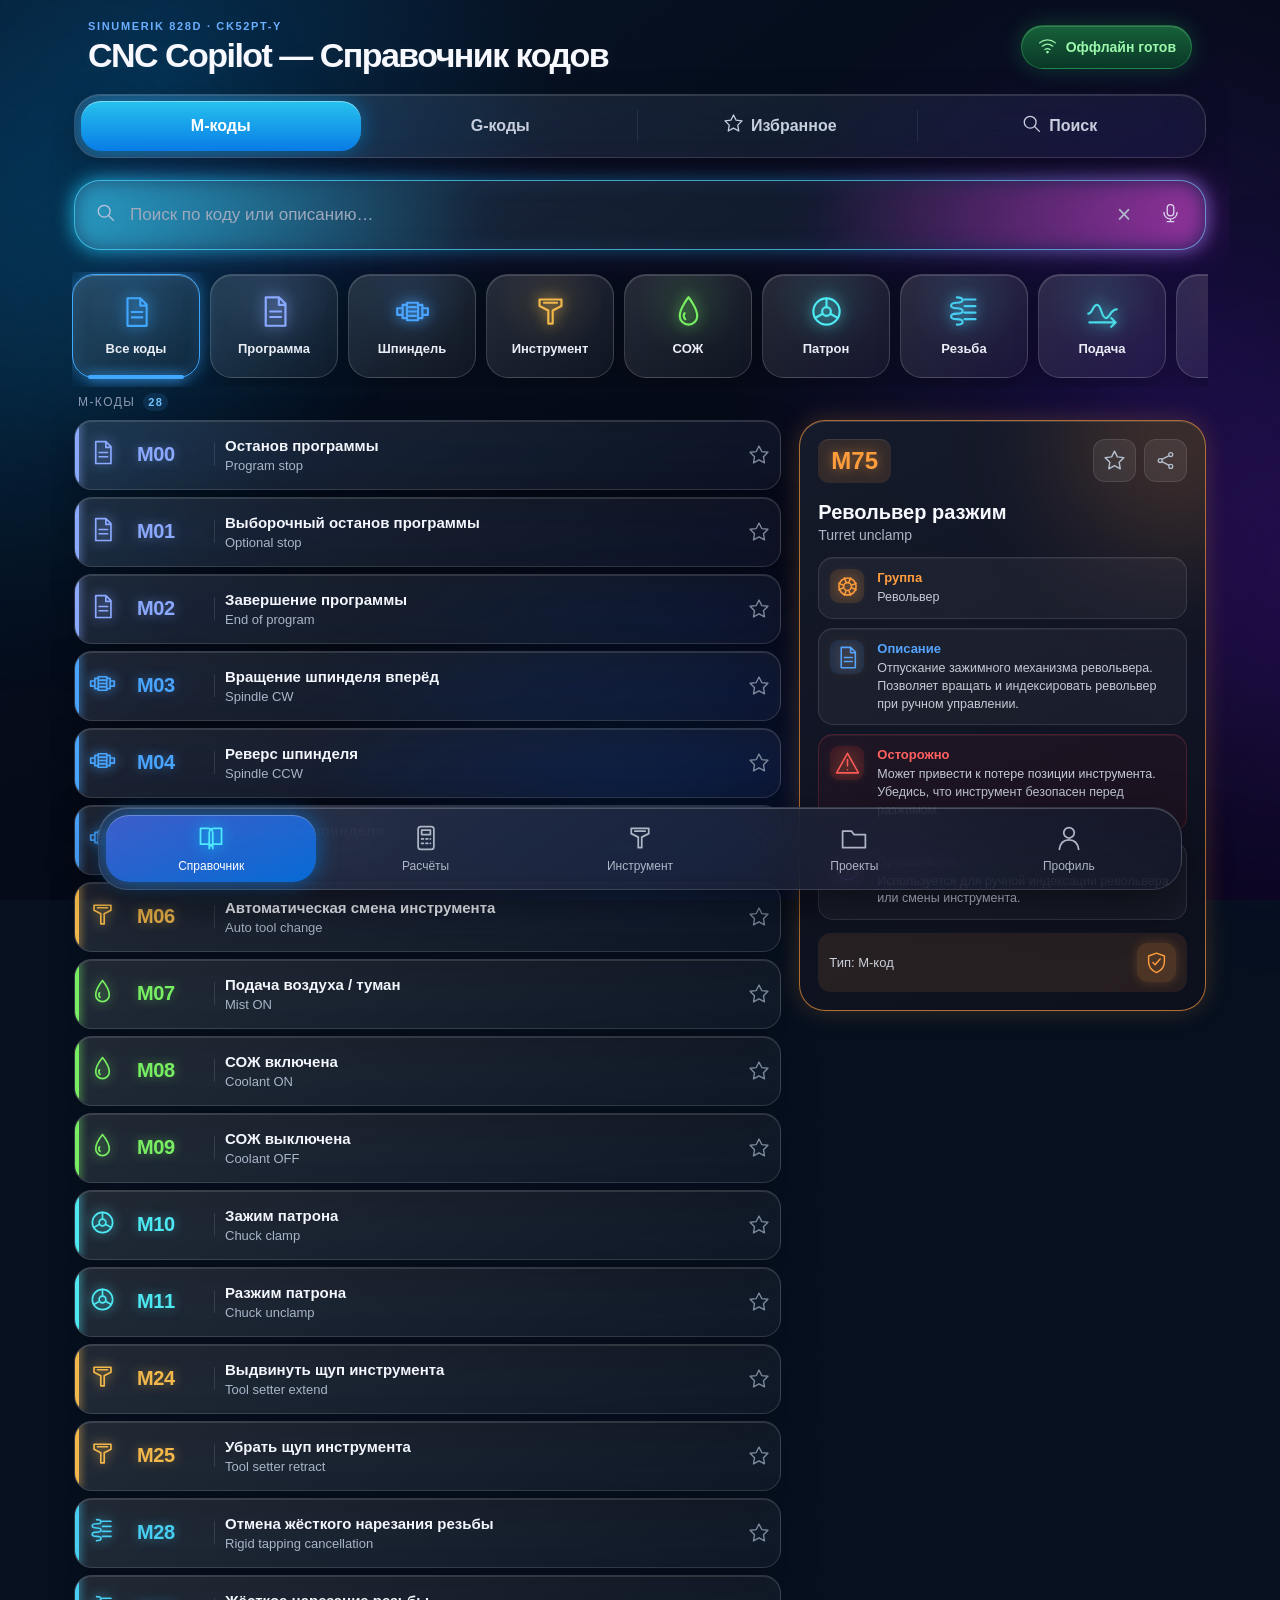
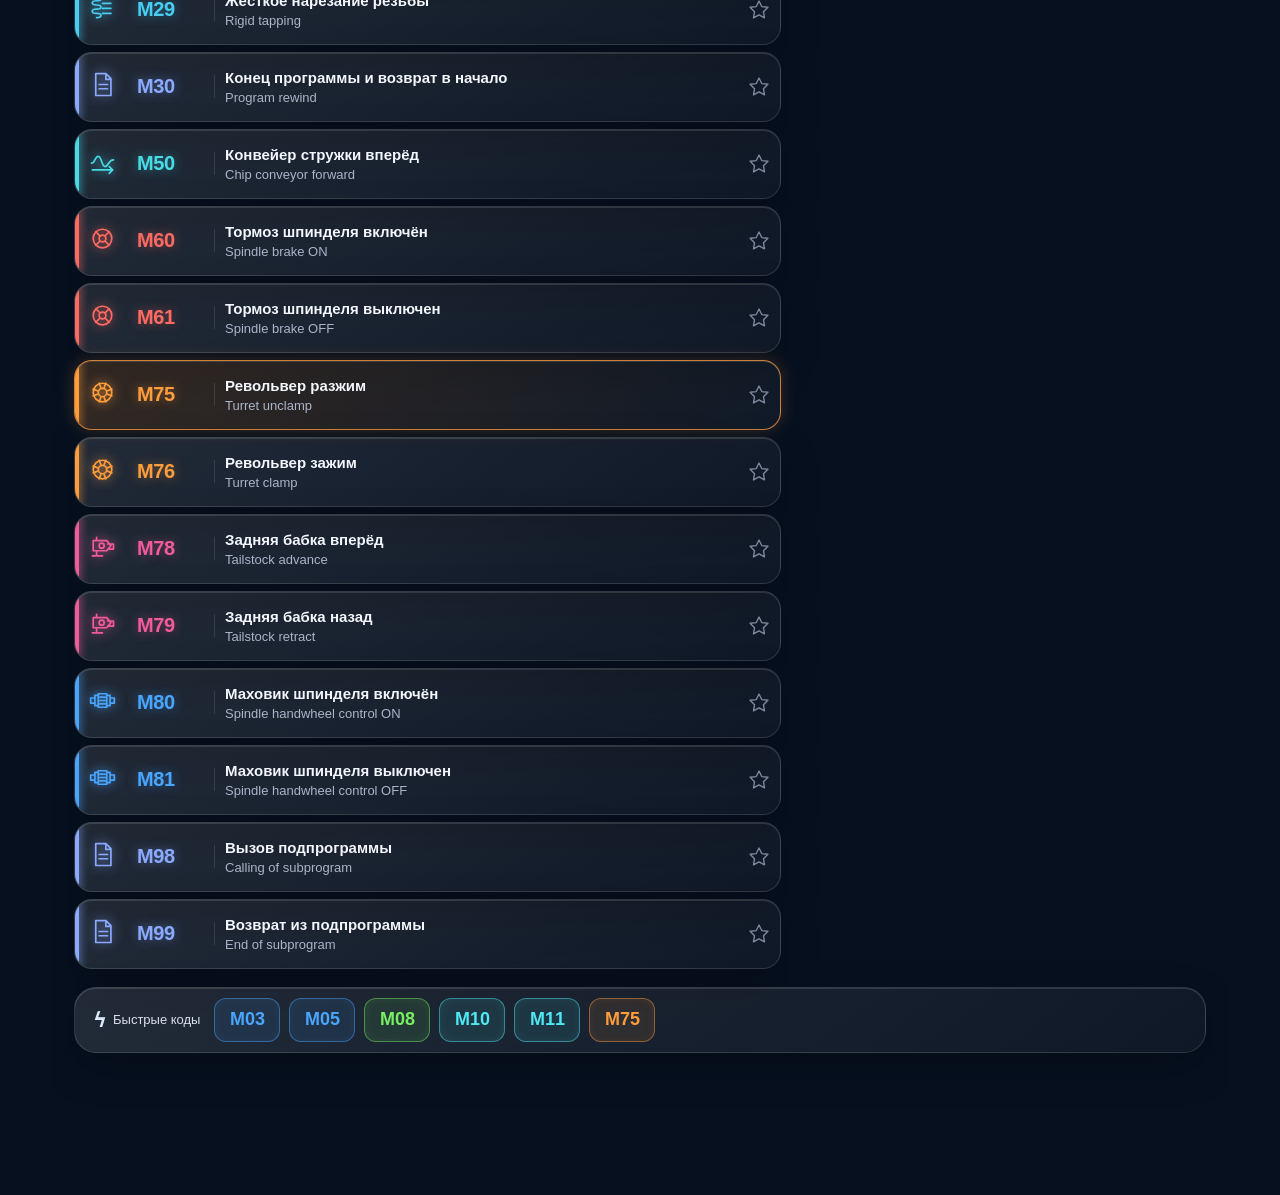
==== index.html @ 7b151e5b "Add files via upload" ====
<!doctype html>
<html lang="ru">
<head>
  <meta charset="UTF-8">
  <meta name="viewport" content="width=device-width,initial-scale=1,maximum-scale=1,viewport-fit=cover">
  <meta name="theme-color" content="#06101f">
  <meta name="apple-mobile-web-app-capable" content="yes">
  <meta name="apple-mobile-web-app-status-bar-style" content="black-translucent">
  <meta name="apple-mobile-web-app-title" content="CNC Codes">
  <meta name="description" content="Офлайн-справочник M- и G-кодов для SINUMERIK 828D">
  <link rel="manifest" href="./manifest.webmanifest">
  <link rel="icon" href="./favicon.svg" type="image/svg+xml">
  <link rel="apple-touch-icon" href="./apple-touch-icon.png">
  <link rel="stylesheet" href="./styles.css">
  <title>CNC Copilot — Справочник кодов</title>
</head>
<body>
  <main class="app-shell">
    <div class="ambient ambient-one"></div><div class="ambient ambient-two"></div><div class="noise"></div>

    <header class="top-header">
      <div>
        <span class="eyebrow">SINUMERIK 828D · CK52PT-Y</span>
        <h1>CNC Copilot <span>— Справочник кодов</span></h1>
      </div>
      <div class="offline-pill" id="offline-pill"><span data-icon="wifi"></span><span id="offline-label">Оффлайн готов</span></div>
    </header>

    <nav class="segmented glass" aria-label="Разделы справочника">
      <button class="active" data-tab="M">M-коды</button>
      <button data-tab="G">G-коды</button>
      <button data-tab="favorites"><span data-icon="star"></span>Избранное</button>
      <button id="focus-search"><span data-icon="search"></span>Поиск</button>
    </nav>

    <div class="search-box glass">
      <span data-icon="search"></span>
      <input id="search" type="search" placeholder="Поиск по коду или описанию…" aria-label="Поиск по справочнику" autocomplete="off">
      <button class="clear-search" id="clear-search" aria-label="Очистить">×</button>
      <button class="mic-button" id="voice-search" aria-label="Голосовой поиск"><span data-icon="mic"></span></button>
    </div>

    <section class="category-strip" id="categories" aria-label="Категории"></section>
    <div class="result-count"><span id="result-label">M-коды</span><b id="result-count">0</b></div>

    <section class="content-grid">
      <div class="code-list" id="code-list" role="list"></div>
      <div class="detail-desktop" id="detail-desktop"></div>
    </section>

    <section class="quick-codes glass" id="quick-codes"><span><b>ϟ</b> Быстрые коды</span></section>

    <nav class="bottom-dock glass" aria-label="Главная навигация">
      <button class="active"><span data-icon="book"></span><span>Справочник</span></button>
      <button data-message="Расчёты появятся в следующем модуле"><span data-icon="calculator"></span><span>Расчёты</span></button>
      <button data-message="Раздел инструмента появится в следующем модуле"><span data-icon="tool"></span><span>Инструмент</span></button>
      <button data-message="Проекты появятся в следующем модуле"><span data-icon="folder"></span><span>Проекты</span></button>
      <button data-message="Профиль появится в следующем модуле"><span data-icon="user"></span><span>Профиль</span></button>
    </nav>

    <div class="sheet-backdrop" id="sheet-backdrop" hidden><div class="detail-sheet" id="detail-sheet"></div></div>
    <div class="toast" id="toast" hidden></div>
  </main>
  <script src="./app.js" defer></script>
</body>
</html>
---- styles.css ----
:root {
  --bg: #06101f;
  --text: #f7f9ff;
  --muted: #a8b2c8;
  --line: rgba(255, 255, 255, 0.13);
  --glass: rgba(17, 29, 51, 0.63);
  --glass-strong: rgba(18, 28, 48, 0.86);
  color-scheme: dark;
  font-family: -apple-system, BlinkMacSystemFont, "SF Pro Display", "Segoe UI", sans-serif;
}

* { box-sizing: border-box; }
[hidden] { display: none !important; }
html { min-height: 100%; background: var(--bg); scroll-behavior: smooth; }
body { margin: 0; min-height: 100%; background: var(--bg); color: var(--text); overscroll-behavior-y: none; }
button, input { font: inherit; }
button { color: inherit; -webkit-tap-highlight-color: transparent; }

.app-shell {
  position: relative;
  isolation: isolate;
  width: min(100%, 1180px);
  min-height: 100svh;
  margin: 0 auto;
  padding: max(14px, env(safe-area-inset-top)) 24px calc(142px + env(safe-area-inset-bottom));
  overflow: clip;
}

.app-shell::before {
  content: "";
  position: fixed;
  inset: 0;
  z-index: -4;
  background:
    radial-gradient(circle at 13% 8%, rgba(0, 162, 255, .18), transparent 28%),
    radial-gradient(circle at 90% 38%, rgba(111, 38, 255, .15), transparent 33%),
    radial-gradient(circle at 50% 100%, rgba(0, 124, 255, .13), transparent 34%),
    linear-gradient(145deg, #07162a 0%, #050b18 48%, #0b0720 100%);
}

.noise {
  position: fixed;
  inset: 0;
  z-index: -1;
  pointer-events: none;
  opacity: .17;
  background-image: url("data:image/svg+xml,%3Csvg viewBox='0 0 180 180' xmlns='http://www.w3.org/2000/svg'%3E%3Cfilter id='n'%3E%3CfeTurbulence type='fractalNoise' baseFrequency='.85' numOctaves='2' stitchTiles='stitch'/%3E%3C/filter%3E%3Crect width='100%25' height='100%25' filter='url(%23n)' opacity='.16'/%3E%3C/svg%3E");
  mix-blend-mode: soft-light;
}

.ambient { position: fixed; z-index: -2; width: 420px; height: 420px; border-radius: 999px; filter: blur(110px); opacity: .16; pointer-events: none; animation: drift 12s ease-in-out infinite alternate; }
.ambient-one { top: 10%; left: -210px; background: #00aeff; }
.ambient-two { right: -240px; bottom: 12%; background: #8a24ff; animation-delay: -6s; }
@keyframes drift { to { transform: translate3d(24px, -16px, 0) scale(1.08); } }

.glass {
  background: linear-gradient(145deg, rgba(255,255,255,.115), rgba(255,255,255,.035));
  border: 1px solid var(--line);
  box-shadow: inset 0 1px 0 rgba(255,255,255,.12), 0 15px 40px rgba(0,0,0,.22);
  backdrop-filter: blur(24px) saturate(145%);
  -webkit-backdrop-filter: blur(24px) saturate(145%);
}

.top-header { display: flex; align-items: center; justify-content: space-between; gap: 18px; padding: 6px 14px 20px; }
.eyebrow { display: block; margin-bottom: 5px; color: #6baeff; font-size: 11px; font-weight: 750; letter-spacing: .15em; text-transform: uppercase; }
.top-header h1 { margin: 0; font-size: clamp(24px, 3.5vw, 34px); line-height: 1.08; letter-spacing: -.045em; text-shadow: 0 2px 12px rgba(255,255,255,.06); }
.top-header h1 span { font-weight: 660; }
.offline-pill { flex: 0 0 auto; display: flex; align-items: center; gap: 8px; padding: 9px 15px; border: 1px solid rgba(71,255,115,.25); border-radius: 999px; color: #9af7ac; font-size: 14px; font-weight: 760; background: linear-gradient(180deg, rgba(34,170,79,.54), rgba(10,92,44,.55)); box-shadow: 0 0 22px rgba(42,225,100,.22), inset 0 1px 0 rgba(255,255,255,.17); }
.offline-pill:not(.online) { color: #d6dce9; border-color: rgba(255,255,255,.12); background: rgba(255,255,255,.08); box-shadow: none; }

.segmented { display: grid; grid-template-columns: repeat(4, 1fr); padding: 6px; border-radius: 26px; overflow: hidden; }
.segmented button { position: relative; min-height: 50px; display: flex; align-items: center; justify-content: center; gap: 7px; border: 0; border-radius: 20px; background: transparent; color: #c6cede; font-size: 16px; font-weight: 620; cursor: pointer; transition: .26s ease; }
.segmented button + button::before { content: ""; position: absolute; left: -3px; top: 9px; bottom: 9px; width: 1px; background: rgba(255,255,255,.08); }
.segmented button.active { color: white; background: linear-gradient(180deg, #27c2ee, #087ce6); box-shadow: 0 0 22px rgba(0,178,255,.44), inset 0 1px 0 rgba(255,255,255,.4); }
.segmented button.active::before, .segmented button.active + button::before { opacity: 0; }

.search-box { --glow: #35cfff; position: relative; display: flex; align-items: center; gap: 12px; margin-top: 22px; padding: 0 16px 0 20px; height: 70px; border-radius: 26px; color: #b9c6dc; border-color: rgba(79,217,255,.72); box-shadow: 0 0 18px rgba(0,202,255,.33), inset 0 0 23px rgba(40,149,255,.12), 25px 0 46px rgba(230,50,255,.11); }
.search-box::after { content: ""; position: absolute; inset: -1px; z-index: -1; border-radius: inherit; background: linear-gradient(90deg, #31d7ff, transparent 36%, transparent 65%, #f14de1); filter: blur(10px); opacity: .55; }
.search-box input { min-width: 0; flex: 1; height: 100%; border: 0; outline: 0; color: white; background: transparent; font-size: 17px; }
.search-box input::placeholder { color: #9da9bd; }
.mic-button, .clear-search { display: grid; place-items: center; flex: 0 0 auto; width: 38px; height: 42px; border: 0; background: transparent; color: #ddd7ee; cursor: pointer; }
.clear-search { width: 30px; font-size: 25px; color: #aeb8cb; }

.category-strip { display: grid; grid-auto-flow: column; grid-auto-columns: minmax(128px, 1fr); gap: 10px; margin: 22px -2px 0; padding: 2px 2px 9px; overflow-x: auto; scrollbar-width: none; scroll-snap-type: x proximity; }
.category-strip::-webkit-scrollbar { display: none; }
.category-card { position: relative; min-height: 104px; display: flex; flex-direction: column; align-items: center; justify-content: center; gap: 9px; scroll-snap-align: start; border: 1px solid rgba(255,255,255,.16); border-radius: 22px; color: #e9edf6; background: linear-gradient(145deg, rgba(255,255,255,.13), rgba(255,255,255,.045)); box-shadow: inset 0 1px 0 rgba(255,255,255,.14), 0 10px 25px rgba(0,0,0,.2); cursor: pointer; transition: transform .22s ease, border-color .22s ease, box-shadow .22s ease; }
.category-card::before { content: ""; position: absolute; inset: 0; border-radius: inherit; background: radial-gradient(circle at 50% 25%, rgba(var(--accent-rgb),.2), transparent 55%); opacity: .5; }
.category-card > * { position: relative; }
.category-card:hover { transform: translateY(-2px); }
.category-card.active { border-color: var(--accent); box-shadow: 0 0 18px rgba(var(--accent-rgb),.5), inset 0 0 18px rgba(var(--accent-rgb),.16), inset 0 1px 0 rgba(255,255,255,.24); }
.category-card.active::after { content: ""; position: absolute; left: 15px; right: 15px; bottom: -2px; height: 4px; border-radius: 4px; background: var(--accent); box-shadow: 0 0 12px var(--accent); }
.category-icon { color: var(--accent); filter: drop-shadow(0 0 7px rgba(var(--accent-rgb),.9)); }
.category-card > span:last-child { max-width: 116px; text-align: center; font-size: 13px; font-weight: 620; line-height: 1.12; }

.result-count { height: 23px; display: flex; align-items: center; gap: 8px; margin: 4px 4px 6px; color: #8e9cb4; font-size: 12px; text-transform: uppercase; letter-spacing: .12em; }
.result-count b { display: grid; place-items: center; min-width: 22px; height: 18px; padding: 0 5px; border-radius: 99px; color: #73c5ff; background: rgba(71,164,255,.13); font-size: 11px; }

.content-grid { display: grid; grid-template-columns: minmax(0, 1.6fr) minmax(330px, .92fr); gap: 18px; align-items: start; }
.code-list { display: grid; gap: 7px; min-width: 0; }
.code-row { position: relative; min-width: 0; min-height: 70px; display: grid; grid-template-columns: 4px 38px minmax(78px, auto) minmax(0, 1fr) 42px; align-items: center; gap: 10px; border-radius: 18px; overflow: hidden; cursor: pointer; transition: transform .18s ease, border-color .18s ease, background .18s ease; animation: row-in .35s both; }
.code-row:hover { transform: translateX(2px); border-color: rgba(var(--accent-rgb), .35); }
.code-row.selected { border-color: rgba(var(--accent-rgb),.78); background: linear-gradient(90deg, rgba(var(--accent-rgb),.18), rgba(255,255,255,.045)); box-shadow: 0 0 18px rgba(var(--accent-rgb),.2), inset 0 1px 0 rgba(255,255,255,.12); }
@keyframes row-in { from { opacity: 0; transform: translateY(7px); } }
.row-accent { align-self: stretch; width: 4px; background: var(--accent); box-shadow: 0 0 10px var(--accent); }
.row-icon { color: var(--accent); filter: drop-shadow(0 0 6px rgba(var(--accent-rgb),.75)); }
.row-code { padding-right: 10px; border-right: 1px solid rgba(255,255,255,.11); color: var(--accent); font-size: 20px; letter-spacing: -.02em; text-shadow: 0 0 12px rgba(var(--accent-rgb),.45); white-space: nowrap; }
.row-copy { min-width: 0; display: flex; flex-direction: column; gap: 3px; }
.row-copy strong { overflow: hidden; color: #f3f6fc; font-size: 15px; font-weight: 620; line-height: 1.18; text-overflow: ellipsis; white-space: nowrap; }
.row-copy small { overflow: hidden; color: #aab5c9; font-size: 13px; text-overflow: ellipsis; white-space: nowrap; }
.row-star { display: grid; place-items: center; width: 42px; height: 42px; border: 0; background: transparent; color: #7d889c; cursor: pointer; }
.row-star svg { fill: transparent; transition: .2s ease; }
.row-star.active { color: #ffe14d; filter: drop-shadow(0 0 7px rgba(255,216,0,.7)); }
.row-star.active svg { fill: currentColor; }

.detail-desktop { position: sticky; top: 18px; }
.detail-panel { position: relative; padding: 18px; border: 1px solid rgba(var(--accent-rgb),.66); border-radius: 26px; background: linear-gradient(155deg, rgba(22,28,43,.95), rgba(13,16,29,.94)); box-shadow: 0 0 24px rgba(var(--accent-rgb),.2), inset 0 1px 0 rgba(255,255,255,.13); overflow: hidden; }
.detail-panel::before { content: ""; position: absolute; width: 230px; height: 230px; right: -90px; top: -100px; border-radius: 99px; background: rgba(var(--accent-rgb),.17); filter: blur(55px); pointer-events: none; }
.detail-handle { display: none; }
.detail-head { position: relative; display: flex; align-items: center; gap: 8px; }
.detail-code { margin-right: auto; padding: 8px 13px; border-radius: 11px; color: var(--accent); background: rgba(var(--accent-rgb),.13); box-shadow: inset 0 1px 0 rgba(255,255,255,.08); font-size: 24px; font-weight: 790; text-shadow: 0 0 12px rgba(var(--accent-rgb),.55); }
.icon-button, .close-button { display: grid; place-items: center; width: 43px; height: 43px; border: 1px solid rgba(255,255,255,.1); border-radius: 12px; color: #b4bdcd; background: rgba(255,255,255,.07); cursor: pointer; }
.star-button svg { fill: transparent; }
.star-button.active { color: #ffe23b; filter: drop-shadow(0 0 7px rgba(255,213,0,.65)); }
.star-button.active svg { fill: currentColor; }
.close-button { font-size: 26px; }
.detail-panel h2 { position: relative; margin: 18px 0 3px; font-size: 20px; line-height: 1.18; }
.detail-panel > .english { position: relative; margin: 0 0 14px; color: #adb5c6; font-size: 14px; }
.info-card { position: relative; display: grid; grid-template-columns: 38px 1fr; gap: 9px; margin-top: 9px; padding: 11px; border: 1px solid rgba(255,255,255,.11); border-radius: 15px; background: rgba(255,255,255,.045); box-shadow: inset 0 1px 0 rgba(255,255,255,.055); }
.info-icon { display: grid; place-items: center; width: 34px; height: 34px; border-radius: 9px; color: var(--accent); background: rgba(var(--accent-rgb),.12); filter: drop-shadow(0 0 5px rgba(var(--accent-rgb),.4)); }
.info-icon.blue { color: #54a4ff; background: rgba(54,137,255,.12); }
.info-icon.red { color: #ff5b5b; background: rgba(255,63,63,.12); }
.info-icon.purple { color: #bb67ff; background: rgba(170,64,255,.12); }
.info-card b { display: block; margin: 1px 0 4px; color: var(--accent); font-size: 13px; }
.description-card b { color: #56a4ff; }.warning-card b { color: #ff6161; }.use-card b { color: #be6fff; }
.info-card p { margin: 0; color: #c4cad6; font-size: 12.5px; line-height: 1.42; }
.warning-card { border-color: rgba(255,75,75,.2); background: rgba(112,26,35,.14); }
.detail-footer { position: relative; display: flex; align-items: center; justify-content: space-between; margin-top: 13px; padding: 10px 11px; border-radius: 13px; color: #c9ced8; background: rgba(var(--accent-rgb),.1); font-size: 13px; }
.safe-badge { display: grid; place-items: center; width: 39px; height: 39px; border-radius: 11px; color: var(--accent); background: rgba(var(--accent-rgb),.18); box-shadow: 0 0 11px rgba(var(--accent-rgb),.22); }

.empty-state { min-height: 260px; display: flex; flex-direction: column; align-items: center; justify-content: center; padding: 32px; border-radius: 24px; color: #6885a8; text-align: center; }
.empty-state h3 { margin: 16px 0 6px; color: white; font-size: 19px; }.empty-state p { max-width: 420px; margin: 0; color: #9ca8bc; line-height: 1.5; }

.quick-codes { display: flex; align-items: center; gap: 9px; margin-top: 18px; padding: 10px 13px; border-radius: 22px; overflow-x: auto; scrollbar-width: none; }
.quick-codes::-webkit-scrollbar { display: none; }
.quick-codes > span { flex: 0 0 auto; display: flex; align-items: center; gap: 7px; padding: 0 5px; color: #dbe1ec; font-size: 13px; white-space: nowrap; }
.quick-codes > span b { color: #dce9ff; font-size: 20px; }
.quick-codes button { flex: 0 0 auto; min-width: 66px; height: 44px; border: 1px solid rgba(var(--accent-rgb),.48); border-radius: 12px; color: var(--accent); background: rgba(var(--accent-rgb),.1); box-shadow: inset 0 0 10px rgba(var(--accent-rgb),.08); font-size: 18px; font-weight: 680; cursor: pointer; }

.bottom-dock { position: fixed; z-index: 20; left: 50%; bottom: max(10px, env(safe-area-inset-bottom)); transform: translateX(-50%); width: min(calc(100% - 28px), 1084px); min-height: 83px; display: grid; grid-template-columns: repeat(5, 1fr); gap: 4px; padding: 7px; border-radius: 30px; background: linear-gradient(145deg, rgba(43,53,77,.85), rgba(18,22,38,.78)); box-shadow: 0 14px 45px rgba(0,0,0,.5), inset 0 1px 0 rgba(255,255,255,.22); }
.bottom-dock button { display: flex; flex-direction: column; align-items: center; justify-content: center; gap: 4px; border: 0; border-radius: 23px; color: #aeb6c6; background: transparent; font-size: 12px; cursor: pointer; transition: .2s ease; }
.bottom-dock button.active { color: white; background: linear-gradient(160deg, rgba(71,112,255,.7), rgba(0,125,255,.78)); box-shadow: 0 0 22px rgba(0,137,255,.58), inset 0 1px 0 rgba(255,255,255,.26); }
.bottom-dock button.active svg { color: #50e9ff; filter: drop-shadow(0 0 7px rgba(0,223,255,.9)); }

.sheet-backdrop { display: none; }
.toast { position: fixed; z-index: 80; left: 50%; bottom: calc(108px + env(safe-area-inset-bottom)); transform: translateX(-50%); max-width: min(90vw, 430px); padding: 12px 18px; border: 1px solid rgba(255,255,255,.15); border-radius: 99px; color: white; background: rgba(18,27,45,.94); box-shadow: 0 14px 35px rgba(0,0,0,.4); backdrop-filter: blur(20px); text-align: center; font-size: 13px; animation: toast-in .25s both; }
@keyframes toast-in { from { opacity: 0; transform: translate(-50%, 10px); } }

@media (max-width: 899px) {
  .app-shell { width: 100%; padding-inline: 14px; }
  .content-grid { display: block; }
  .detail-desktop { display: none; }
  .sheet-backdrop { position: fixed; z-index: 50; inset: 0; display: flex; align-items: flex-end; padding: 42px 10px 0; background: rgba(0,5,14,.65); backdrop-filter: blur(8px); animation: fade-in .2s both; }
  .detail-sheet { width: min(100%, 520px); max-height: calc(100svh - 42px); margin: 0 auto; overflow-y: auto; border-radius: 28px 28px 0 0; animation: sheet-up .28s cubic-bezier(.2,.8,.2,1) both; }
  .detail-sheet .detail-panel { border-bottom: 0; border-radius: 28px 28px 0 0; padding-bottom: calc(18px + env(safe-area-inset-bottom)); }
  .detail-handle { display: block; width: 44px; height: 5px; margin: -6px auto 13px; border-radius: 99px; background: rgba(255,255,255,.25); }
  @keyframes fade-in { from { opacity: 0; } }
  @keyframes sheet-up { from { transform: translateY(45px); opacity: 0; } }
}

@media (max-width: 600px) {
  .app-shell { padding-top: max(8px, env(safe-area-inset-top)); padding-bottom: calc(130px + env(safe-area-inset-bottom)); }
  .top-header { padding: 4px 5px 15px; gap: 8px; }
  .eyebrow { font-size: 9px; letter-spacing: .11em; }
  .top-header h1 { max-width: 248px; font-size: 22px; }
  .top-header h1 span { display: block; margin-top: 2px; font-size: 16px; color: #d8deeb; }
  .offline-pill { gap: 5px; padding: 7px 10px; font-size: 11px; }
  .offline-pill svg { width: 17px; height: 17px; }
  .segmented { border-radius: 21px; padding: 4px; }
  .segmented button { min-height: 43px; gap: 4px; border-radius: 17px; font-size: 13px; }
  .segmented button svg { width: 16px; height: 16px; }
  .search-box { height: 58px; margin-top: 16px; padding-inline: 15px 10px; border-radius: 21px; }
  .search-box input { font-size: 15px; }
  .category-strip { grid-auto-columns: 104px; gap: 8px; margin-top: 16px; }
  .category-card { min-height: 90px; border-radius: 19px; }
  .category-icon svg { width: 29px; height: 29px; }
  .category-card > span:last-child { font-size: 11px; }
  .code-row { min-height: 64px; grid-template-columns: 4px 31px minmax(56px, auto) minmax(0,1fr) 35px; gap: 7px; border-radius: 16px; }
  .row-icon svg { width: 24px; height: 24px; }
  .row-code { padding-right: 7px; font-size: 16px; }
  .row-copy strong { font-size: 13.5px; }.row-copy small { font-size: 11.5px; }
  .row-star { width: 35px; height: 40px; }.row-star svg { width: 19px; height: 19px; }
  .quick-codes { margin-top: 13px; border-radius: 19px; }
  .quick-codes button { min-width: 58px; height: 40px; font-size: 16px; }
  .bottom-dock { width: calc(100% - 18px); min-height: 72px; bottom: max(6px, env(safe-area-inset-bottom)); border-radius: 26px; padding: 5px; }
  .bottom-dock button { border-radius: 20px; font-size: 9px; }
  .bottom-dock svg { width: 23px; height: 23px; }
}

@media (max-width: 370px) {
  .segmented button { font-size: 11px; }
  .segmented button svg { display: none; }
  .offline-pill { font-size: 0; }
  .offline-pill svg { margin: 0; }
}

@media (prefers-reduced-motion: reduce) {
  *, *::before, *::after { scroll-behavior: auto !important; animation-duration: .01ms !important; animation-iteration-count: 1 !important; transition-duration: .01ms !important; }
}
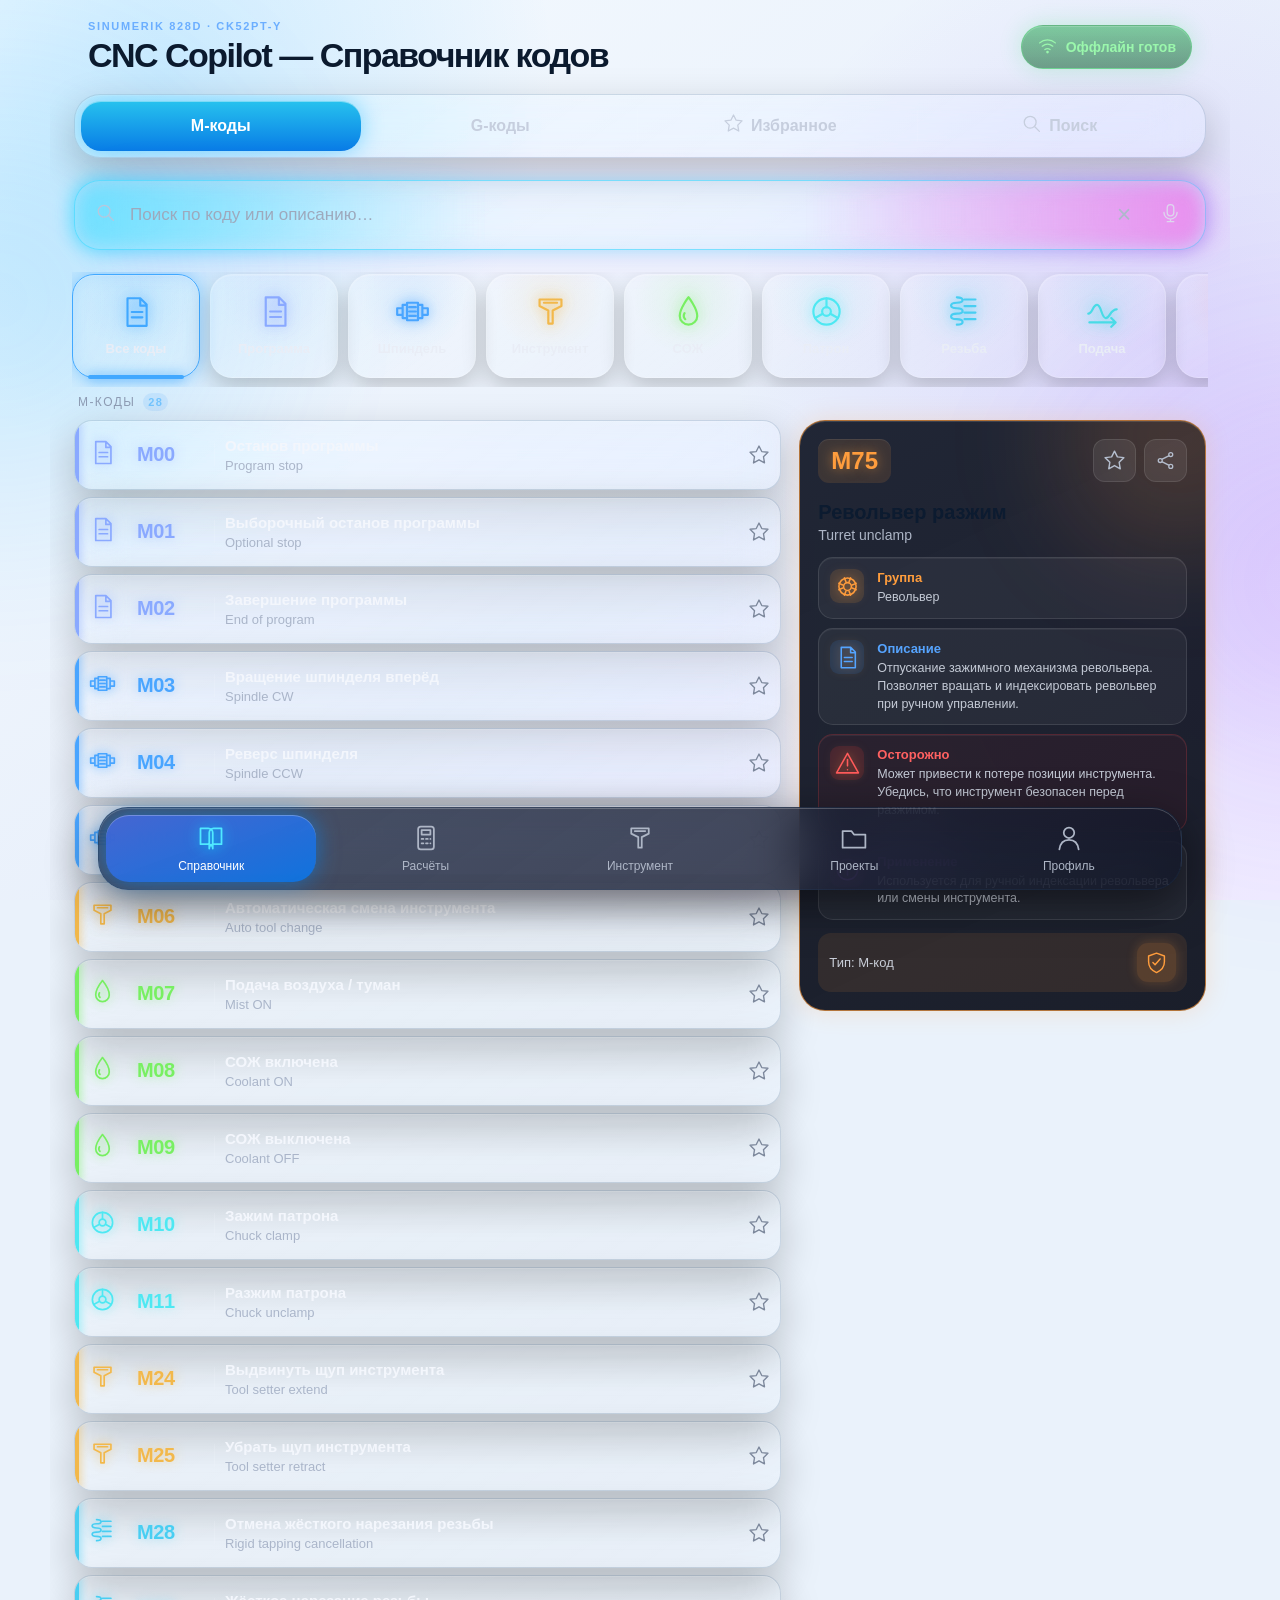
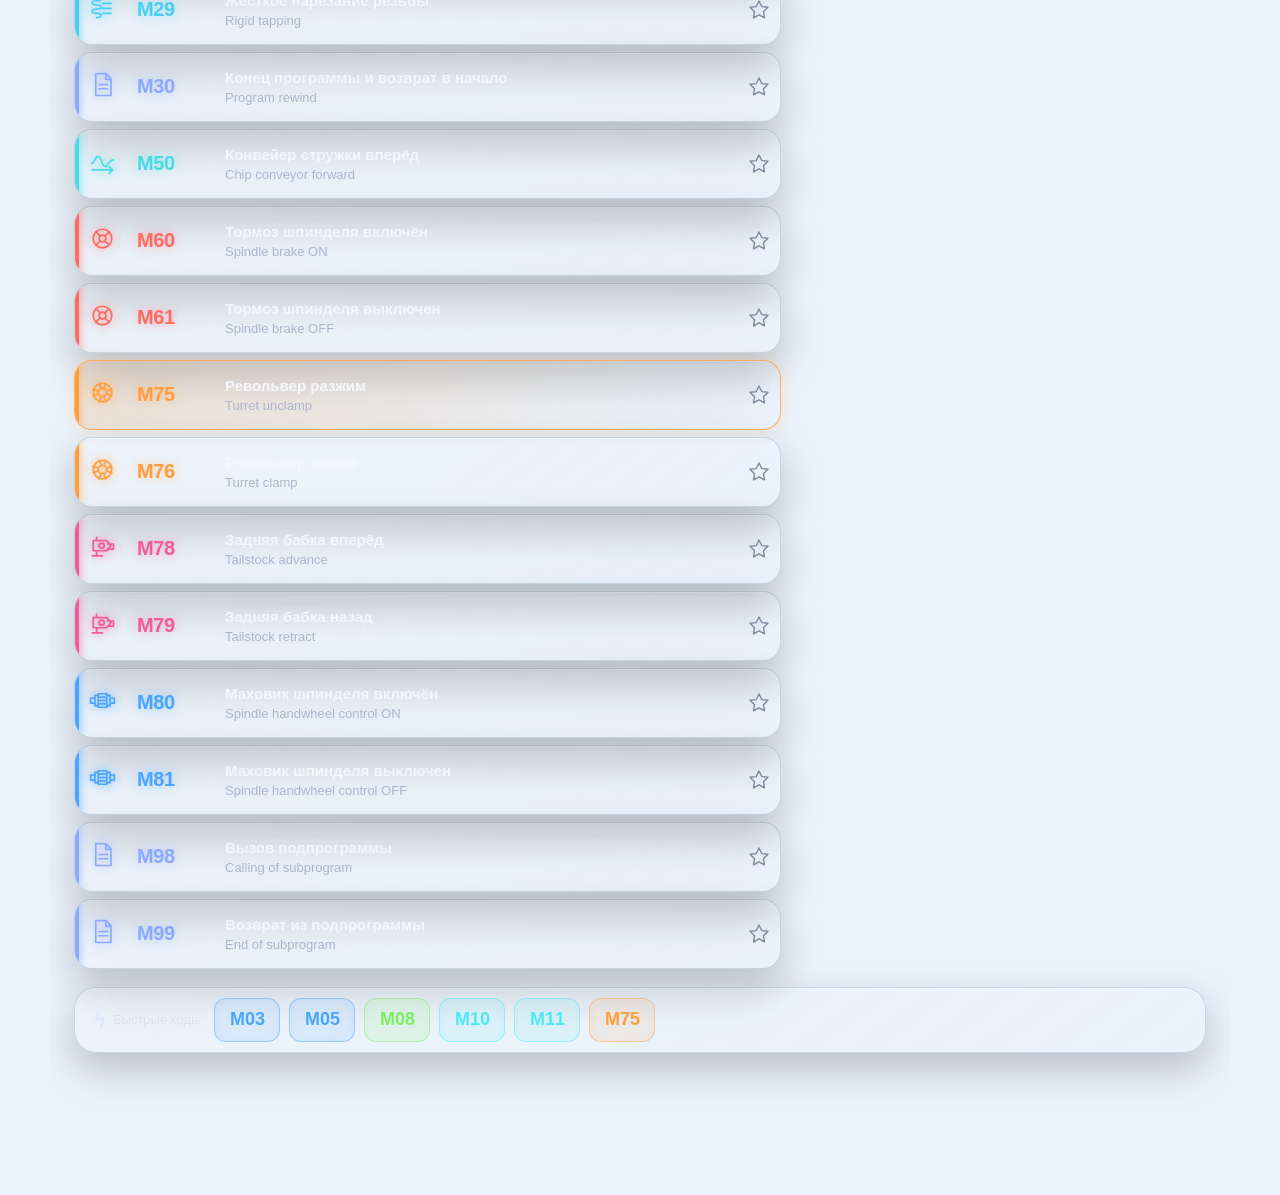
==== commit a1d1cb07: "Add files via upload" ====
--- a/index.html
+++ b/index.html
@@ -7,12 +7,14 @@
   <meta name="apple-mobile-web-app-capable" content="yes">
   <meta name="apple-mobile-web-app-status-bar-style" content="black-translucent">
   <meta name="apple-mobile-web-app-title" content="CNC Codes">
-  <meta name="description" content="Офлайн-справочник M- и G-кодов для SINUMERIK 828D">
+  <meta name="description" content="Офлайн-справочник кодов и инженерные расчёты для SINUMERIK 828D">
   <link rel="manifest" href="./manifest.webmanifest">
   <link rel="icon" href="./favicon.svg" type="image/svg+xml">
   <link rel="apple-touch-icon" href="./apple-touch-icon.png">
   <link rel="stylesheet" href="./styles.css">
-  <title>CNC Copilot — Справочник кодов</title>
+  <link rel="stylesheet" href="./calculations/styles.css">
+  <link rel="stylesheet" href="./modules.css?v=3.0.0">
+  <title>CNC Copilot — Коды и расчёты</title>
 </head>
 <body>
   <main class="app-shell">
@@ -21,11 +23,12 @@
     <header class="top-header">
       <div>
         <span class="eyebrow">SINUMERIK 828D · CK52PT-Y</span>
-        <h1>CNC Copilot <span>— Справочник кодов</span></h1>
+        <h1>CNC Copilot <span id="module-title">— Справочник кодов</span></h1>
       </div>
       <div class="offline-pill" id="offline-pill"><span data-icon="wifi"></span><span id="offline-label">Оффлайн готов</span></div>
     </header>
 
+    <section id="reference-view" class="module-view">
     <nav class="segmented glass" aria-label="Разделы справочника">
       <button class="active" data-tab="M">M-коды</button>
       <button data-tab="G">G-коды</button>
@@ -49,18 +52,39 @@
     </section>
 
     <section class="quick-codes glass" id="quick-codes"><span><b>ϟ</b> Быстрые коды</span></section>
+    </section>
+
+    <section id="calculations-view" class="module-view calculations-view" hidden>
+      <div id="calculations-root" class="calculations-host" aria-live="polite"></div>
+    </section>
+
+    <section id="instrument-view" class="module-view" hidden>
+      <div id="instrument-root" aria-live="polite"></div>
+    </section>
+
+    <section id="projects-view" class="module-view" hidden>
+      <div id="projects-root" aria-live="polite"></div>
+    </section>
+
+    <section id="profile-view" class="module-view" hidden>
+      <div id="profile-root" aria-live="polite"></div>
+    </section>
 
     <nav class="bottom-dock glass" aria-label="Главная навигация">
-      <button class="active"><span data-icon="book"></span><span>Справочник</span></button>
-      <button data-message="Расчёты появятся в следующем модуле"><span data-icon="calculator"></span><span>Расчёты</span></button>
-      <button data-message="Раздел инструмента появится в следующем модуле"><span data-icon="tool"></span><span>Инструмент</span></button>
-      <button data-message="Проекты появятся в следующем модуле"><span data-icon="folder"></span><span>Проекты</span></button>
-      <button data-message="Профиль появится в следующем модуле"><span data-icon="user"></span><span>Профиль</span></button>
+      <button class="active" data-module="reference"><span data-icon="book"></span><span>Справочник</span></button>
+      <button data-module="calculations"><span data-icon="calculator"></span><span>Расчёты</span></button>
+      <button data-module="instrument"><span data-icon="tool"></span><span>Инструмент</span></button>
+      <button data-module="projects"><span data-icon="folder"></span><span>Проекты</span></button>
+      <button data-module="profile"><span data-icon="user"></span><span>Профиль</span></button>
     </nav>
 
     <div class="sheet-backdrop" id="sheet-backdrop" hidden><div class="detail-sheet" id="detail-sheet"></div></div>
     <div class="toast" id="toast" hidden></div>
   </main>
-  <script src="./app.js" defer></script>
+  <script src="./calculations/data.js" defer></script>
+  <script src="./calculations/core.js" defer></script>
+  <script src="./calculations/app.js?v=3.0.0" defer></script>
+  <script src="./modules.js?v=3.0.0" defer></script>
+  <script src="./app.js?v=3.0.0" defer></script>
 </body>
 </html>
--- a/styles.css
+++ b/styles.css
@@ -150,6 +150,8 @@
 .bottom-dock button { display: flex; flex-direction: column; align-items: center; justify-content: center; gap: 4px; border: 0; border-radius: 23px; color: #aeb6c6; background: transparent; font-size: 12px; cursor: pointer; transition: .2s ease; }
 .bottom-dock button.active { color: white; background: linear-gradient(160deg, rgba(71,112,255,.7), rgba(0,125,255,.78)); box-shadow: 0 0 22px rgba(0,137,255,.58), inset 0 1px 0 rgba(255,255,255,.26); }
 .bottom-dock button.active svg { color: #50e9ff; filter: drop-shadow(0 0 7px rgba(0,223,255,.9)); }
+.module-view[hidden] { display: none !important; }
+.calculations-view { margin-top: -8px; }
 
 .sheet-backdrop { display: none; }
 .toast { position: fixed; z-index: 80; left: 50%; bottom: calc(108px + env(safe-area-inset-bottom)); transform: translateX(-50%); max-width: min(90vw, 430px); padding: 12px 18px; border: 1px solid rgba(255,255,255,.15); border-radius: 99px; color: white; background: rgba(18,27,45,.94); box-shadow: 0 14px 35px rgba(0,0,0,.4); backdrop-filter: blur(20px); text-align: center; font-size: 13px; animation: toast-in .25s both; }
@@ -194,6 +196,7 @@
   .bottom-dock { width: calc(100% - 18px); min-height: 72px; bottom: max(6px, env(safe-area-inset-bottom)); border-radius: 26px; padding: 5px; }
   .bottom-dock button { border-radius: 20px; font-size: 9px; }
   .bottom-dock svg { width: 23px; height: 23px; }
+  .calculations-view { margin-top: -16px; }
 }
 
 @media (max-width: 370px) {
--- a/calculations/styles.css
+++ b/calculations/styles.css
@@ -0,0 +1,48 @@
+.calculations-host{color-scheme:dark;--bg:#06101d;--bg2:#0a1729;--text:#f4f8ff;--muted:#9babc0;--line:rgba(164,211,255,.22);--glass:rgba(16,34,57,.62);--glass2:rgba(23,47,76,.78);--accent:#35a7ff;--accent2:#68dcff;--danger:#ff6470;--ok:#54dfaa;--shadow:0 22px 70px rgba(0,0,0,.38)}
+.calculations-host *{box-sizing:border-box;-webkit-tap-highlight-color:transparent}.calculations-host{background:var(--bg)}.calculations-host{margin:0;min-height:100dvh;background:radial-gradient(circle at 20% 0%,#102b4b 0,transparent 38%),linear-gradient(145deg,var(--bg),var(--bg2));color:var(--text);font-family:-apple-system,BlinkMacSystemFont,"SF Pro Display","Segoe UI",sans-serif;overflow-x:hidden}.calculations-host .ambient{position:fixed;border-radius:999px;filter:blur(70px);opacity:.22;pointer-events:none}.calculations-host .ambient-a{width:300px;height:300px;background:#087ffc;top:-130px;right:-100px}.calculations-host .ambient-b{width:240px;height:240px;background:#27d5ff;bottom:5%;left:-150px}.calculations-host .app-shell{width:min(760px,100%);margin:auto;padding:calc(env(safe-area-inset-top) + 24px) 18px calc(108px + env(safe-area-inset-bottom));position:relative;z-index:1}.calculations-host .glass{background:linear-gradient(145deg,rgba(31,61,94,.73),rgba(9,21,38,.69));border:1px solid var(--line);box-shadow:inset 0 1px rgba(255,255,255,.12),var(--shadow);backdrop-filter:blur(22px) saturate(140%);-webkit-backdrop-filter:blur(22px) saturate(140%)}
+.calculations-host .topbar{display:flex;gap:12px;align-items:center;margin-bottom:22px}.calculations-host .back{width:44px;height:44px;border-radius:50%;border:1px solid var(--line);background:rgba(28,58,91,.66);color:#fff;font-size:25px;display:grid;place-items:center;cursor:pointer}.calculations-host .eyebrow{font-size:12px;font-weight:700;letter-spacing:.09em;text-transform:uppercase;color:var(--accent2);margin:0 0 4px}.calculations-host .title{font-size:clamp(28px,8vw,40px);line-height:1.05;margin:0;letter-spacing:-.035em}.calculations-host .subtitle{color:var(--muted);font-size:15px;margin:10px 0 0;line-height:1.45}.calculations-host .hero{padding:9px 4px 22px}.calculations-host .hero-row{display:flex;justify-content:space-between;align-items:flex-start;gap:12px}.calculations-host .status-pill{padding:8px 11px;border-radius:99px;background:rgba(64,218,169,.11);border:1px solid rgba(84,223,170,.23);font-size:12px;color:#83ecc8;white-space:nowrap}.calculations-host .tools-grid{display:grid;grid-template-columns:repeat(2,minmax(0,1fr));gap:14px}.calculations-host .tool-card{min-height:174px;border-radius:24px;padding:18px;text-align:left;color:var(--text);cursor:pointer;position:relative;overflow:hidden;transition:.25s transform,.25s border-color;background:linear-gradient(145deg,rgba(27,54,86,.8),rgba(8,20,36,.74));border:1px solid var(--line);box-shadow:inset 0 1px rgba(255,255,255,.13),0 15px 35px rgba(0,0,0,.22)}.calculations-host .tool-card:active{transform:scale(.975)}.calculations-host .tool-card:hover{border-color:rgba(104,220,255,.5)}.calculations-host .tool-card h2{font-size:18px;line-height:1.1;margin:10px 0 7px;letter-spacing:-.02em}.calculations-host .tool-card p{font-size:12px;color:var(--muted);line-height:1.35;margin:0}.calculations-host .tool-icon{width:52px;height:52px;border-radius:16px;display:grid;place-items:center;background:rgba(45,149,255,.13);border:1px solid rgba(105,220,255,.25);color:#74dfff}.calculations-host .tool-icon svg{width:30px;height:30px;fill:none;stroke:currentColor;stroke-width:1.7}.calculations-host .card-number{position:absolute;right:14px;top:13px;color:rgba(255,255,255,.18);font-weight:800;font-size:12px}.calculations-host .chev{position:absolute;right:15px;bottom:14px;color:#73d8ff;font-size:21px}.calculations-host .panel{border-radius:24px;padding:18px;margin:14px 0}.calculations-host .panel h2,.calculations-host .panel h3{margin:0 0 14px;font-size:18px}.calculations-host .field-grid{display:grid;grid-template-columns:repeat(2,minmax(0,1fr));gap:12px}.calculations-host .field{display:flex;flex-direction:column;gap:7px}.calculations-host .field.full{grid-column:1/-1}.calculations-host .field label{font-size:12px;color:var(--muted);font-weight:650}.calculations-host .input,.calculations-host .select{width:100%;height:51px;border-radius:14px;border:1px solid var(--line);background:rgba(2,10,20,.55);color:var(--text);font:inherit;font-size:17px;padding:0 14px;outline:none}.calculations-host .input:focus,.calculations-host .select:focus{border-color:var(--accent2);box-shadow:0 0 0 3px rgba(53,167,255,.12)}.calculations-host .select option{background:#0a1729}.calculations-host .segmented{display:flex;padding:4px;border:1px solid var(--line);border-radius:14px;background:rgba(2,10,20,.5);gap:4px}.calculations-host .segmented button{flex:1;border:0;border-radius:10px;color:var(--muted);background:transparent;padding:10px 6px;font:inherit;font-size:13px}.calculations-host .segmented button.active{background:rgba(51,155,255,.24);color:#fff;box-shadow:inset 0 0 0 1px rgba(102,216,255,.27)}.calculations-host .primary,.calculations-host .secondary,.calculations-host .danger-btn{width:100%;min-height:52px;border-radius:16px;border:1px solid rgba(118,221,255,.5);font:inherit;font-weight:750;font-size:16px;color:#fff;background:linear-gradient(180deg,#2caeff,#1877df);box-shadow:0 10px 26px rgba(16,126,239,.28),inset 0 1px rgba(255,255,255,.32);cursor:pointer;padding:12px}.calculations-host .secondary{background:rgba(44,92,140,.35);box-shadow:none;border-color:var(--line)}.calculations-host .danger-btn{background:rgba(255,72,87,.15);border-color:rgba(255,100,112,.35);box-shadow:none;color:#ff939d}.calculations-host .action-row{display:flex;gap:10px;margin-top:14px}.calculations-host .action-row>*{flex:1}.calculations-host .result-card{border-radius:22px;padding:19px;margin-top:14px;position:relative;overflow:hidden}.calculations-host .result-label{font-size:12px;color:var(--accent2);font-weight:750;text-transform:uppercase;letter-spacing:.07em}.calculations-host .result-big{font-size:clamp(34px,10vw,52px);font-weight:780;letter-spacing:-.05em;margin:5px 0 12px}.calculations-host .result-lines{display:grid;gap:9px}.calculations-host .result-line{display:flex;justify-content:space-between;gap:14px;border-top:1px solid rgba(164,211,255,.12);padding-top:9px;color:var(--muted);font-size:13px}.calculations-host .result-line strong{color:var(--text);text-align:right}.calculations-host .matches{display:grid;gap:10px;margin-top:12px}.calculations-host .match{border:1px solid var(--line);border-radius:16px;padding:13px;background:rgba(3,12,23,.42);display:flex;justify-content:space-between;gap:12px;align-items:center}.calculations-host .match-main strong{display:block;font-size:17px}.calculations-host .match-main span{font-size:12px;color:var(--muted)}.calculations-host .score{font-size:12px;color:#79e3bd;white-space:nowrap}.calculations-host .technical-diagram{border-radius:20px;border:1px solid var(--line);background:rgba(1,8,17,.5);padding:10px;margin-top:14px}.calculations-host .technical-diagram svg{width:100%;height:auto;display:block}.calculations-host .tabs{display:flex;gap:8px;overflow:auto;padding:2px 1px 7px;scrollbar-width:none}.calculations-host .tab{border:1px solid var(--line);background:rgba(10,26,45,.55);color:var(--muted);border-radius:99px;padding:9px 13px;white-space:nowrap;font:inherit;font-size:13px}.calculations-host .tab.active{color:#fff;background:rgba(39,139,234,.25);border-color:rgba(104,220,255,.45)}.calculations-host .favorite-btn{border:1px solid var(--line);background:rgba(11,29,49,.65);width:43px;height:43px;border-radius:14px;color:#92a4ba;font-size:23px;cursor:pointer}.calculations-host .favorite-btn.saved{color:#ffca55;border-color:rgba(255,202,85,.35)}.calculations-host .reference-list{display:grid;gap:10px}.calculations-host .ref-item{padding:14px;border-radius:17px;border:1px solid var(--line);background:rgba(4,14,27,.44)}.calculations-host .ref-item strong{font-size:17px}.calculations-host .ref-item small{display:block;color:var(--accent2);font-weight:700;margin-bottom:5px}.calculations-host .ref-item p{margin:5px 0 0;color:var(--muted);font-size:13px;line-height:1.4}.calculations-host .empty{text-align:center;padding:54px 20px;color:var(--muted)}.calculations-host .empty-icon{font-size:50px;opacity:.5;margin-bottom:12px}.calculations-host .dock{position:fixed;z-index:10;left:50%;transform:translateX(-50%);bottom:calc(10px + env(safe-area-inset-bottom));width:min(520px,calc(100% - 24px));height:76px;border-radius:25px;display:flex;padding:7px}.calculations-host .dock-btn{flex:1;border:0;background:transparent;color:#8ea0b6;border-radius:18px;display:flex;flex-direction:column;align-items:center;justify-content:center;gap:4px;font:inherit;font-size:10px;cursor:pointer}.calculations-host .dock-btn svg{width:24px;height:24px;fill:currentColor}.calculations-host .dock-btn.active{color:#7fddff;background:rgba(46,148,247,.14)}.calculations-host .toast{position:fixed;z-index:30;left:50%;bottom:calc(98px + env(safe-area-inset-bottom));transform:translate(-50%,20px);padding:12px 17px;border-radius:99px;font-size:13px;opacity:0;pointer-events:none;transition:.25s;white-space:nowrap}.calculations-host .toast.show{opacity:1;transform:translate(-50%,0)}.calculations-host .offline-badge{position:fixed;z-index:40;right:12px;top:calc(10px + env(safe-area-inset-top));background:#ffc857;color:#211800;border-radius:99px;padding:6px 10px;font-size:11px;font-weight:800}.calculations-host .settings-list{display:grid;gap:12px}.calculations-host .setting-row{display:flex;justify-content:space-between;align-items:center;gap:20px;padding:14px 0;border-bottom:1px solid rgba(164,211,255,.12)}.calculations-host .setting-row:last-child{border:0}.calculations-host .setting-row small{display:block;color:var(--muted);margin-top:4px}.calculations-host .switch{width:50px;height:30px;border-radius:99px;background:#20334a;border:1px solid var(--line);padding:3px}.calculations-host .switch:after{content:"";display:block;width:22px;height:22px;background:#fff;border-radius:50%;transition:.2s}.calculations-host .switch.on{background:#1679e6}.calculations-host .switch.on:after{transform:translateX(20px)}.calculations-host .install-note{font-size:13px;line-height:1.5;color:var(--muted)}
+.calculations-host.light{--bg:#dce9f5;--bg2:#f4f8fc;--text:#0a1727;--muted:#53677d;--line:rgba(28,78,120,.17);--glass:rgba(242,249,255,.66);--glass2:rgba(255,255,255,.78);background:radial-gradient(circle at 20% 0%,#c4e7ff 0,transparent 42%),linear-gradient(145deg,var(--bg),var(--bg2))}.calculations-host.light .glass,.calculations-host.light .tool-card{background:linear-gradient(145deg,rgba(255,255,255,.75),rgba(224,239,251,.68));box-shadow:inset 0 1px rgba(255,255,255,.8),0 15px 45px rgba(34,72,110,.14)}.calculations-host.light .input,.calculations-host.light .select,.calculations-host.light .segmented,.calculations-host.light .technical-diagram{background:rgba(255,255,255,.58);color:var(--text)}.calculations-host.light .select option{background:#fff;color:#111}.calculations-host.light .match,.calculations-host.light .ref-item{background:rgba(255,255,255,.46)}
+@media(min-width:700px){.calculations-host .tools-grid{grid-template-columns:repeat(3,1fr)}.calculations-host .tool-card{min-height:190px}.calculations-host .app-shell{padding-left:24px;padding-right:24px}}
+@media(max-width:370px){.calculations-host .app-shell{padding-left:12px;padding-right:12px}.calculations-host .tools-grid{gap:10px}.calculations-host .tool-card{padding:14px;min-height:165px}.calculations-host .tool-card h2{font-size:16px}.calculations-host .dock{width:calc(100% - 14px)}}
+@media(prefers-reduced-motion:reduce){.calculations-host *{scroll-behavior:auto!important;transition:none!important}}
+.calculations-host .section-heading{display:flex;align-items:center;gap:12px;margin:4px 2px 13px;color:var(--accent2);font-size:12px;font-weight:800;letter-spacing:.1em;text-transform:uppercase}.calculations-host .section-heading:after{content:"";height:1px;flex:1;background:linear-gradient(90deg,var(--line),transparent)}.calculations-host .pro-heading{margin-top:28px}.calculations-host .pro-grid{display:grid;gap:10px}.calculations-host .tool-card.compact-card{min-height:88px;padding:14px 56px 14px 76px;display:flex;flex-direction:column;justify-content:center}.calculations-host .compact-card .tool-icon{position:absolute;left:14px;top:18px}.calculations-host .compact-card h2{margin:0 0 5px}.calculations-host .compact-card .card-number{display:none}
+.calculations-host .engineering-hero{position:relative;overflow:hidden;min-height:235px;padding:20px;border:1px solid var(--line);border-radius:28px;margin-bottom:24px;background:linear-gradient(145deg,rgba(12,36,62,.86),rgba(4,16,30,.72));box-shadow:inset 0 1px rgba(255,255,255,.1),0 20px 55px rgba(0,0,0,.28)}.calculations-host .engineering-hero:before{content:"";position:absolute;inset:0;background-image:linear-gradient(rgba(82,178,255,.045) 1px,transparent 1px),linear-gradient(90deg,rgba(82,178,255,.045) 1px,transparent 1px);background-size:24px 24px;mask-image:linear-gradient(90deg,transparent,black)}.calculations-host .engineering-hero .hero-row,.calculations-host .engineering-hero .subtitle{position:relative;z-index:2;max-width:72%}.calculations-host .hero-drawing{position:absolute;right:-22px;top:24px;width:58%;height:auto;color:#5fc8ff;filter:drop-shadow(0 0 12px rgba(53,167,255,.25));opacity:.7}.calculations-host .shop-grid{display:grid;grid-template-columns:repeat(2,minmax(0,1fr));gap:10px}.calculations-host .shop-grid .compact-card{min-height:112px;padding:54px 36px 12px 14px;justify-content:flex-end}.calculations-host .shop-grid .compact-card .tool-icon{top:12px;left:14px;width:38px;height:38px;border-radius:12px}.calculations-host .shop-grid .compact-card .tool-icon svg{width:24px;height:24px}.calculations-host .shop-grid .compact-card h2{font-size:14px;line-height:1.15}.calculations-host .shop-grid .compact-card p{display:none}.calculations-host .shop-grid .compact-card .chev{right:12px;bottom:12px}.calculations-host .blueprint{border-radius:22px;border:1px solid rgba(99,215,255,.27);background-color:rgba(1,10,21,.58);background-image:linear-gradient(rgba(82,178,255,.045) 1px,transparent 1px),linear-gradient(90deg,rgba(82,178,255,.045) 1px,transparent 1px);background-size:18px 18px;padding:12px;margin-top:15px}.calculations-host .blueprint svg{width:100%;height:auto;display:block;color:#73d9ff}.calculations-host .coordinate-table{width:100%;border-collapse:separate;border-spacing:0;margin-top:14px;border:1px solid var(--line);border-radius:16px;overflow:hidden;font-size:12px}.calculations-host .coordinate-table th,.calculations-host .coordinate-table td{padding:9px 7px;text-align:right;border-bottom:1px solid rgba(164,211,255,.12);border-right:1px solid rgba(164,211,255,.09)}.calculations-host .coordinate-table th{color:var(--muted);font-size:11px}.calculations-host .coordinate-table th:first-child,.calculations-host .coordinate-table td:first-child{text-align:center}.calculations-host .coordinate-table tr:last-child td{border-bottom:0}.calculations-host .wear-grid{display:grid;grid-template-columns:repeat(2,minmax(0,1fr));gap:10px}.calculations-host .wear-card{min-height:120px;border:1px solid var(--line);border-radius:18px;background:rgba(5,18,33,.55);color:var(--text);padding:12px;text-align:left;font:inherit}.calculations-host .wear-card.active{border-color:#62d7ff;background:rgba(26,111,181,.2);box-shadow:0 0 0 2px rgba(65,181,255,.09)}.calculations-host .wear-card svg{width:48px;height:48px;display:block;color:#6bd9ff;fill:none;stroke:currentColor;stroke-width:1.7}.calculations-host .wear-card strong{font-size:12px;display:block;margin-top:7px}.calculations-host .advice-list{display:grid;gap:8px;margin:0;padding:0;list-style:none}.calculations-host .advice-list li{display:flex;gap:9px;color:var(--muted);font-size:13px;line-height:1.35}.calculations-host .advice-list li:before{content:"•";color:var(--accent2);font-weight:900}.calculations-host .dock{height:74px}.calculations-host .dock-btn{min-width:0}.calculations-host .dock-btn span{white-space:nowrap}.calculations-host .input-hint{font-size:11px;color:var(--muted);margin-top:5px}.calculations-host .copy-status{color:var(--ok)}
+@media(max-width:370px){.calculations-host .engineering-hero .hero-row,.calculations-host .engineering-hero .subtitle{max-width:78%}.calculations-host .hero-drawing{opacity:.45}.calculations-host .shop-grid{gap:8px}.calculations-host .shop-grid .compact-card{min-height:108px}.calculations-host .dock-btn span{font-size:9px}}
+
+/* CNC Copilot unified module skin */
+.calculations-host,.calculations-host{background:transparent}
+.calculations-host{--bg:#051020;--bg2:#0b1027;--line:rgba(174,202,255,.24);--glass:rgba(23,35,58,.64);--accent:#39aaff;--accent2:#59eaff;overflow-y:auto}
+.calculations-host .ambient-a{background:#087ffc;opacity:.2;right:auto;left:-80px;top:12%}
+.calculations-host .ambient-b{background:#a52cff;opacity:.24;left:auto;right:-80px;bottom:10%}
+.calculations-host .app-shell{width:min(1180px,100%);padding:8px 4px 120px}
+.calculations-host .calc-categories{position:sticky;top:0;z-index:8;display:grid;grid-template-columns:repeat(3,1fr);gap:6px;padding:7px;border-radius:24px;margin:0 0 24px;background:linear-gradient(145deg,rgba(42,57,83,.88),rgba(18,20,45,.82))}
+.calculations-host .calc-categories button{height:58px;border:0;border-radius:18px;background:transparent;color:#b8c0d0;font:inherit;font-size:15px;font-weight:750;cursor:pointer}
+.calculations-host .calc-categories button.active,.calculations-host .calc-categories button:active{color:#fff;background:linear-gradient(160deg,#27bff0,#087edc);box-shadow:0 0 24px rgba(0,185,255,.44),inset 0 1px rgba(255,255,255,.32)}
+.calculations-host .section-heading{margin:10px 8px 15px;color:#64e7ff;font-size:14px}
+.calculations-host #precision-tools,.calculations-host #shop-tools{scroll-margin-top:92px}
+.calculations-host .tools-grid{grid-template-columns:repeat(4,minmax(0,1fr));gap:14px}
+.calculations-host .pro-grid,.calculations-host .shop-grid{grid-template-columns:repeat(2,minmax(0,1fr));gap:14px}
+.calculations-host .tool-card,.calculations-host .tool-card.compact-card,.calculations-host .shop-grid .compact-card{min-height:150px;padding:20px 58px 18px 20px;display:flex;flex-direction:column;justify-content:flex-end;border-radius:25px;background:linear-gradient(145deg,rgba(42,55,77,.84),rgba(14,20,39,.78));border:1px solid rgba(194,211,255,.28);box-shadow:inset 0 1px rgba(255,255,255,.16),0 18px 42px rgba(0,0,0,.26)}
+.calculations-host .tool-card:before{content:"";position:absolute;inset:auto -30% -70% 10%;height:120%;background:radial-gradient(circle,rgba(52,176,255,.22),transparent 65%);pointer-events:none}
+.calculations-host .tool-card:nth-child(4n+2):before{background:radial-gradient(circle,rgba(138,111,255,.25),transparent 65%)}
+.calculations-host .tool-card:nth-child(4n+3):before{background:radial-gradient(circle,rgba(49,240,203,.2),transparent 65%)}
+.calculations-host .tool-card:nth-child(4n+4):before{background:radial-gradient(circle,rgba(255,175,45,.2),transparent 65%)}
+.calculations-host .tool-card .tool-icon,.calculations-host .compact-card .tool-icon,.calculations-host .shop-grid .compact-card .tool-icon{position:absolute;left:18px;top:18px;width:52px;height:52px;border-radius:16px;background:rgba(39,156,255,.14);border-color:rgba(89,234,255,.36);color:#59eaff;filter:drop-shadow(0 0 10px rgba(41,190,255,.25))}
+.calculations-host .tool-card h2,.calculations-host .compact-card h2,.calculations-host .shop-grid .compact-card h2{position:relative;margin:44px 0 7px;font-size:18px;line-height:1.12}
+.calculations-host .tool-card p,.calculations-host .shop-grid .compact-card p{display:block;position:relative;font-size:12px}
+.calculations-host .card-number{font-size:14px;right:17px;top:17px}
+.calculations-host .chev{color:#58e7ff;font-size:28px}
+.calculations-host .topbar{margin:4px 0 18px}.calculations-host .back{background:rgba(38,55,82,.8);box-shadow:0 0 18px rgba(20,161,255,.18)}
+.calculations-host .panel,.calculations-host .result-card{background:linear-gradient(145deg,rgba(35,49,74,.84),rgba(12,17,34,.8));border-color:rgba(187,208,255,.28);border-radius:26px}
+.calculations-host .input,.calculations-host .select,.calculations-host .segmented{background:rgba(2,8,20,.54);border-color:rgba(160,196,255,.25)}
+.calculations-host .primary{background:linear-gradient(120deg,#13a8ed,#326cff 58%,#8a3ce7);border-color:rgba(117,224,255,.7);box-shadow:0 10px 30px rgba(40,116,255,.28)}
+.calculations-host .result-card{box-shadow:0 0 0 1px rgba(69,181,255,.1),0 20px 55px rgba(25,76,200,.16)}
+.calculations-host .result-big{color:#fff;text-shadow:0 0 22px rgba(74,190,255,.25)}
+.calculations-host .secondary{color:#71e9ff;border-color:rgba(87,224,255,.34)}
+.calculations-host .toast{bottom:30px}
+@media(max-width:850px){.calculations-host .tools-grid{grid-template-columns:repeat(2,minmax(0,1fr))}.calculations-host .pro-grid{grid-template-columns:1fr}.calculations-host .app-shell{padding-left:2px;padding-right:2px}}
+@media(max-width:540px){.calculations-host .calc-categories{border-radius:20px;margin-bottom:18px}.calculations-host .calc-categories button{height:50px;font-size:12px}.calculations-host .tools-grid,.calculations-host .shop-grid{gap:10px}.calculations-host .tool-card,.calculations-host .tool-card.compact-card,.calculations-host .shop-grid .compact-card{min-height:144px;padding:16px 34px 14px 14px}.calculations-host .tool-card .tool-icon,.calculations-host .compact-card .tool-icon,.calculations-host .shop-grid .compact-card .tool-icon{left:14px;top:14px;width:46px;height:46px}.calculations-host .tool-card h2,.calculations-host .compact-card h2,.calculations-host .shop-grid .compact-card h2{font-size:15px;margin-top:42px}.calculations-host .field-grid{grid-template-columns:1fr}.calculations-host .field.full{grid-column:auto}.calculations-host .result-line{align-items:flex-start}}
+.calculations-host{position:relative;width:100%;min-height:0;padding:8px 0 28px;color:var(--text)}
+.calculations-host .calc-subheader{display:flex;align-items:center;gap:14px;margin:4px 2px 22px}
+.calculations-host .calc-subheader .subtitle{margin:0}
+@media(max-width:540px){.calculations-host{padding-top:4px}.calculations-host .calc-subheader{margin-bottom:18px}}
--- a/modules.css
+++ b/modules.css
@@ -0,0 +1,8 @@
+.workspace-module{display:grid;gap:16px;padding:4px 0 20px}.module-toolbar{display:flex;gap:10px;align-items:center}.module-search{flex:1;min-width:0;height:56px;display:flex;align-items:center;gap:10px;padding:0 15px;border-radius:20px}.module-search input{min-width:0;flex:1;border:0;outline:0;color:#fff;background:transparent;font-size:16px}.module-search input::placeholder{color:#91a0b8}.module-add{width:56px;height:56px;border:1px solid rgba(91,216,255,.42);border-radius:19px;background:linear-gradient(180deg,#28b8f3,#1676e4);font-size:30px;line-height:1;box-shadow:0 10px 25px rgba(14,126,238,.28)}
+.module-tabs{display:flex;gap:8px;overflow-x:auto;padding:1px 1px 6px;scrollbar-width:none}.module-tabs::-webkit-scrollbar{display:none}.module-tabs button{flex:0 0 auto;min-height:39px;padding:0 15px;border:1px solid var(--line);border-radius:99px;color:#9cabc1;background:rgba(12,28,49,.64);font-size:13px}.module-tabs button.active{color:#fff;border-color:rgba(86,216,255,.46);background:rgba(34,139,236,.25);box-shadow:0 0 16px rgba(31,155,255,.14)}
+.module-summary{display:grid;grid-template-columns:repeat(3,1fr);gap:9px}.summary-card{padding:14px;border-radius:18px}.summary-card small{display:block;color:#91a0b8;font-size:11px}.summary-card strong{display:block;margin-top:4px;color:#65ddff;font-size:23px}.module-list{display:grid;grid-template-columns:repeat(2,minmax(0,1fr));gap:12px}.module-card{position:relative;min-width:0;padding:16px;border-radius:23px;background:linear-gradient(145deg,rgba(31,55,87,.78),rgba(9,19,37,.75));border:1px solid rgba(165,197,244,.22);box-shadow:inset 0 1px rgba(255,255,255,.11),0 15px 34px rgba(0,0,0,.2)}.module-card-head{display:flex;align-items:flex-start;gap:11px}.module-card-icon{display:grid;place-items:center;flex:0 0 auto;width:48px;height:48px;border:1px solid rgba(94,217,255,.3);border-radius:15px;color:#63dcff;background:rgba(34,139,218,.16)}.module-card-title{min-width:0;flex:1}.module-card-title small{display:block;color:#61d9ff;font-size:10px;font-weight:750;letter-spacing:.08em;text-transform:uppercase}.module-card-title h2{overflow:hidden;margin:4px 0 0;color:#f6f8ff;font-size:17px;line-height:1.15;text-overflow:ellipsis}.module-card p{margin:12px 0 0;color:#a4b0c5;font-size:13px;line-height:1.45}.tool-tags{display:flex;flex-wrap:wrap;gap:6px;margin-top:12px}.tool-tag{padding:5px 8px;border-radius:99px;color:#cbd6e7;background:rgba(255,255,255,.065);font-size:10px}.tool-tag.iso-p{color:#8fd4ff;background:rgba(44,139,255,.14)}.tool-tag.iso-m{color:#ffd772;background:rgba(255,191,45,.14)}.tool-actions{display:flex;gap:8px;margin-top:14px}.tool-actions button{min-height:40px;border:1px solid rgba(255,255,255,.12);border-radius:13px;color:#bcc7d9;background:rgba(255,255,255,.055);font-size:12px}.tool-actions .wide{flex:1}.tool-actions .favorite{width:42px;font-size:20px}.tool-actions .favorite.active{color:#ffd65d;border-color:rgba(255,214,93,.32);background:rgba(255,190,38,.1)}.tool-actions .danger{color:#ff969f;border-color:rgba(255,93,106,.22)}
+.module-empty{grid-column:1/-1;min-height:260px;display:grid;place-items:center;padding:34px;border-radius:24px;color:#91a0b8;text-align:center}.module-empty strong{display:block;margin-bottom:6px;color:#fff;font-size:19px}.module-empty p{margin:0;line-height:1.45}.module-form{display:grid;gap:14px;padding:18px;border-radius:24px}.module-form h2{margin:0;font-size:20px}.form-grid{display:grid;grid-template-columns:repeat(2,minmax(0,1fr));gap:12px}.form-field{display:grid;gap:7px}.form-field.full{grid-column:1/-1}.form-field label{color:#9cabc1;font-size:12px;font-weight:700}.form-field input,.form-field select,.profile-row input,.profile-row select{width:100%;height:50px;border:1px solid rgba(164,198,247,.22);border-radius:14px;outline:0;color:#f7f9ff;background:rgba(3,12,25,.58);padding:0 13px;font-size:16px}.form-field select option,.profile-row select option{background:#071427}.form-actions{display:flex;gap:10px}.primary-action,.secondary-action,.danger-action{min-height:49px;border-radius:15px;border:1px solid rgba(96,218,255,.46);padding:0 16px;color:#fff;background:linear-gradient(100deg,#21afe8,#267bf2,#7b42f2);font-weight:750}.secondary-action{border-color:rgba(255,255,255,.13);background:rgba(255,255,255,.06);color:#c4cede}.danger-action{border-color:rgba(255,91,105,.3);background:rgba(129,24,38,.18);color:#ff969f}.form-actions>*{flex:1}
+.project-card{grid-column:1/-1}.project-meta{display:flex;align-items:center;justify-content:space-between;gap:12px;color:#8191aa;font-size:11px}.project-card h2{margin:8px 0 4px;font-size:19px}.project-card p{margin:0;color:#a9b5c9}.project-type{color:#61dbff;font-weight:750}.project-actions{display:flex;gap:8px;margin-top:15px}.project-actions button{flex:1;min-height:42px;border:1px solid rgba(255,255,255,.12);border-radius:13px;background:rgba(255,255,255,.055);color:#c5cfdf;font-size:12px}.project-actions .delete{flex:0 0 44px;color:#ff929b}.project-toolbar{display:flex;gap:9px}.project-toolbar button{flex:1}
+.profile-hero{display:grid;grid-template-columns:auto 1fr;gap:14px;align-items:center;padding:18px;border-radius:24px}.profile-avatar{display:grid;place-items:center;width:64px;height:64px;border-radius:21px;color:#68e1ff;background:linear-gradient(145deg,rgba(31,149,240,.32),rgba(77,71,226,.24));border:1px solid rgba(95,218,255,.35)}.profile-hero h2{margin:0;font-size:21px}.profile-hero p{margin:5px 0 0;color:#98a8bf;font-size:13px}.profile-panel{padding:17px;border-radius:24px}.profile-panel h3{margin:0 0 10px;font-size:16px}.profile-row{display:grid;grid-template-columns:1fr minmax(150px,230px);gap:15px;align-items:center;padding:12px 0;border-bottom:1px solid rgba(255,255,255,.08)}.profile-row:last-child{border-bottom:0}.profile-row span{font-size:14px}.profile-row small{display:block;margin-top:3px;color:#8797ae;font-size:11px}.profile-row input,.profile-row select{height:44px;font-size:14px}.profile-stats{display:grid;grid-template-columns:repeat(3,1fr);gap:9px}.profile-stat{padding:14px;border-radius:18px;text-align:center}.profile-stat strong{display:block;color:#65ddff;font-size:22px}.profile-stat small{color:#8fa0b7;font-size:10px}.profile-actions{display:grid;grid-template-columns:repeat(2,1fr);gap:9px}.profile-actions button:last-child{grid-column:1/-1}
+body.light{--bg:#eaf2fb;--text:#0c1b30;--muted:#5f7088;--line:rgba(29,67,110,.17);color-scheme:light}body.light .app-shell::before{background:radial-gradient(circle at 13% 8%,rgba(0,162,255,.16),transparent 28%),radial-gradient(circle at 90% 38%,rgba(111,38,255,.11),transparent 33%),linear-gradient(145deg,#f5fbff,#e9f0fb 55%,#f0edff)}body.light .top-header h1,body.light .module-card-title h2,body.light .module-empty strong,body.light .profile-hero h2{color:#0b1a2e}body.light .module-card,body.light .module-form,body.light .profile-panel,body.light .profile-hero,body.light .summary-card,body.light .profile-stat{background:rgba(255,255,255,.62)}body.light .module-search input,body.light .form-field input,body.light .form-field select,body.light .profile-row input,body.light .profile-row select{color:#102239;background:rgba(255,255,255,.7)}
+@media(max-width:600px){.workspace-module{gap:12px}.module-toolbar{gap:8px}.module-search{height:52px;border-radius:18px}.module-add{width:52px;height:52px;border-radius:18px}.module-summary{gap:7px}.summary-card{padding:11px}.summary-card strong{font-size:19px}.module-list{grid-template-columns:1fr;gap:10px}.module-card{padding:14px;border-radius:20px}.module-card-icon{width:44px;height:44px}.form-grid{grid-template-columns:1fr}.form-field.full{grid-column:auto}.profile-row{grid-template-columns:1fr;gap:7px}.profile-actions{grid-template-columns:1fr}.profile-actions button:last-child{grid-column:auto}.profile-hero{padding:15px}.project-actions{flex-wrap:wrap}.project-actions .delete{flex-basis:44px}}
